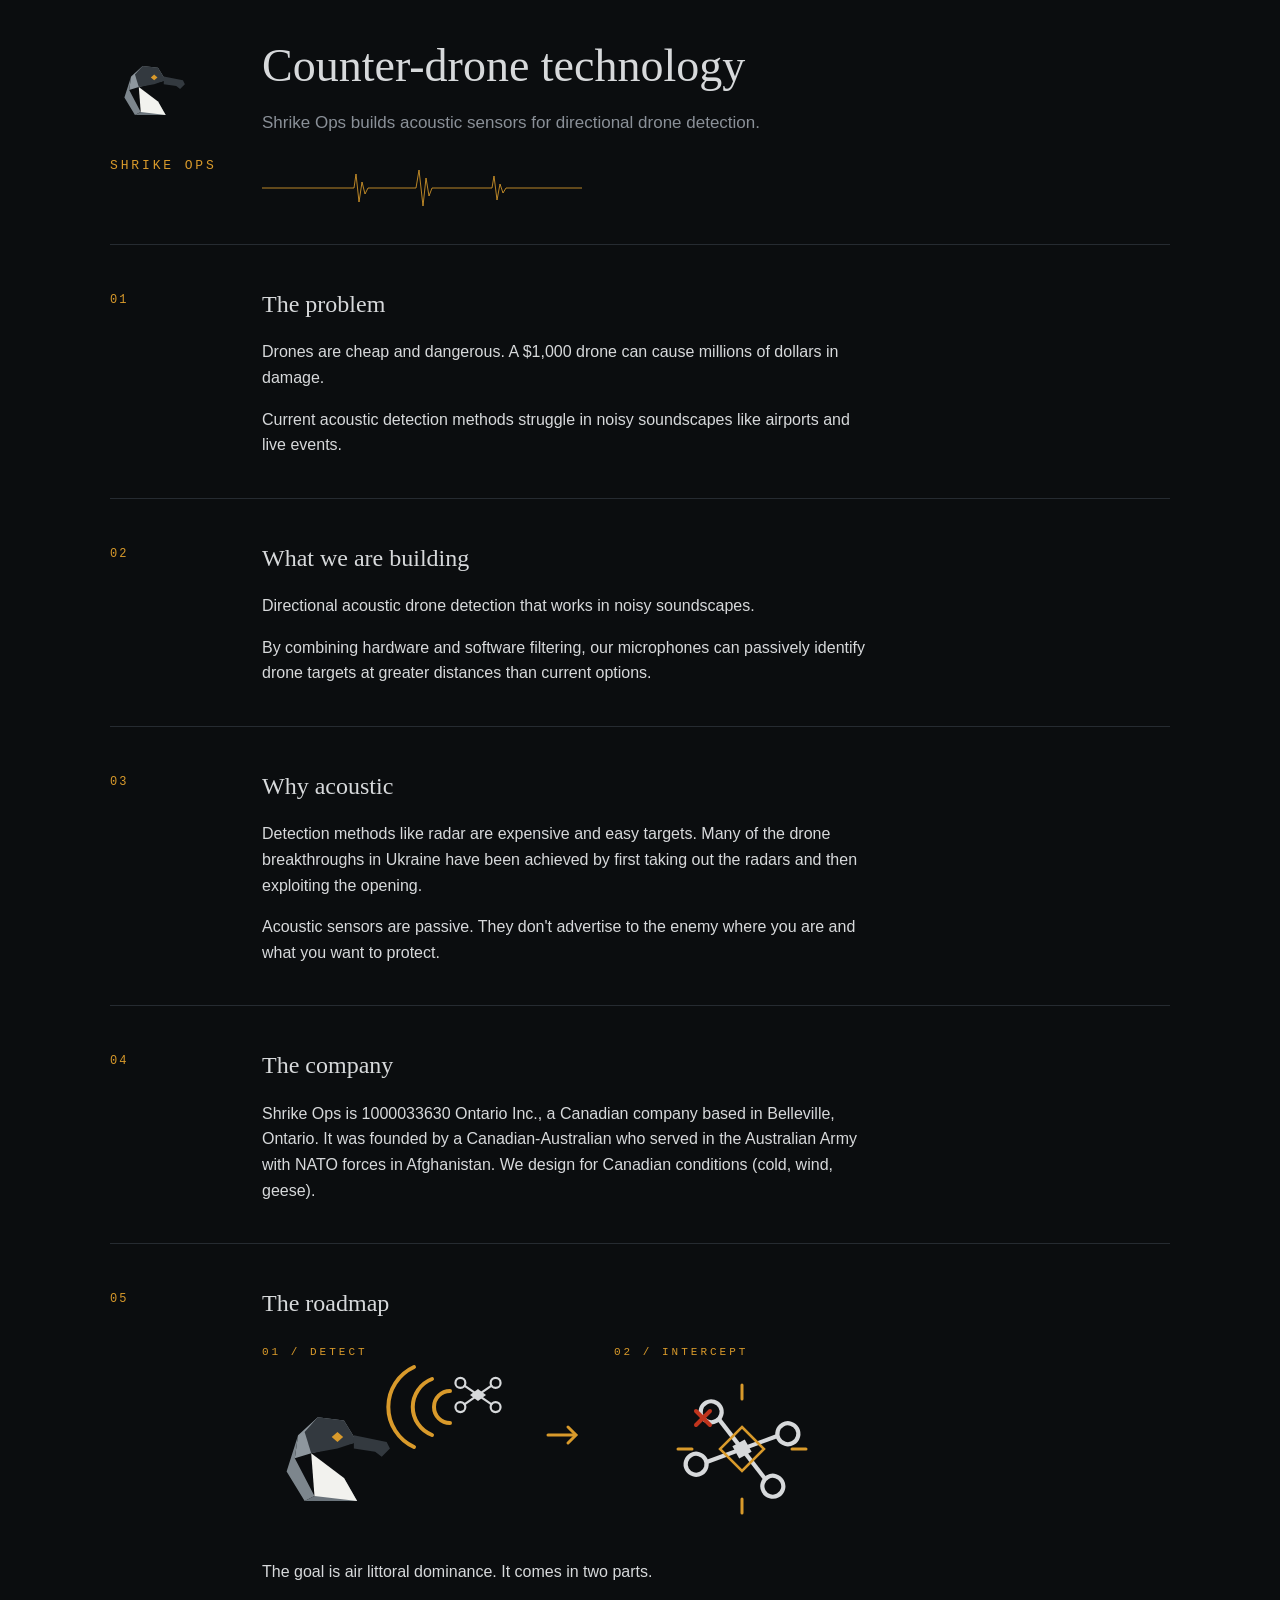
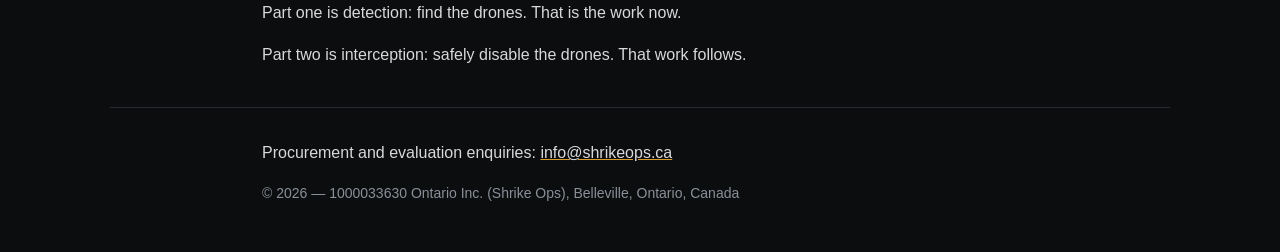
==== index.html @ 7b219735 "first website" ====
<!doctype html>
<html lang="en-CA">
  <head>
    <meta charset="utf-8" />
    <meta name="viewport" content="width=device-width, initial-scale=1" />
    <title>Shrike Ops - Counter-Drone Technology</title>
    <link rel="icon" href="data:image/svg+xml,%3Csvg%20xmlns%3D%27http%3A//www.w3.org/2000/svg%27%20viewBox%3D%270%200%20200%20200%27%3E%3Cpolygon%20fill%3D%27%238e979e%27%20points%3D%27116%2C84%20100%2C58%2068%2C54%2044%2C76%2040%2C104%2060%2C98%27/%3E%3Cpolygon%20fill%3D%27%237d868d%27%20points%3D%2740%2C104%2044%2C76%2030%2C120%2052%2C156%2064%2C150%27/%3E%3Cpolygon%20fill%3D%27%236b747b%27%20points%3D%2764%2C150%2052%2C156%20116%2C156%20100%2C128%27/%3E%3Cpolygon%20fill%3D%27%23f2f2ee%27%20points%3D%2760%2C98%20100%2C128%20116%2C156%2064%2C150%27/%3E%3Cpolygon%20fill%3D%27%2333393f%27%20points%3D%27116%2C84%20100%2C58%2068%2C54%2052%2C72%2060%2C98%2092%2C92%27/%3E%3Cpolygon%20fill%3D%27%2333393f%27%20points%3D%27112%2C76%20152%2C84%20156%2C92%20146%2C102%20138%2C96%20112%2C92%27/%3E%3Cpolygon%20fill%3D%27%23d99a2b%27%20points%3D%2792%2C72%2099%2C78%2092%2C84%2085%2C78%27/%3E%3C/svg%3E" />
    <meta
      name="description"
      content="Shrike Ops is a Canadian company building passive acoustic detection for counter-drone defence. Belleville, Ontario."
    />
    <style>
      :root {
        --bg: #0b0d0f;
        --ink: #d7d9db;
        --dim: #8a9098;
        --rule: #262b31;
        --accent: #d99a2b;
      }
      * {
        margin: 0;
        padding: 0;
        box-sizing: border-box;
      }
      html {
        font-size: 16px;
      }
      body {
        background: var(--bg);
        color: var(--ink);
        font-family: "Helvetica Neue", Arial, sans-serif;
        line-height: 1.6;
        padding: 0 24px;
      }
      .page {
        max-width: 1060px;
        margin: 0 auto;
      }

      header {
        display: grid;
        grid-template-columns: 120px 1fr;
        gap: 32px;
        padding: 40px 0 32px;
        border-bottom: 1px solid var(--rule);
        align-items: start;
      }
      .logo {
        display: block;
        width: 96px;
        height: 96px;
        margin-bottom: 20px;
      }
      .wordmark {
        font-family: ui-monospace, "SF Mono", Menlo, monospace;
        font-size: 13px;
        letter-spacing: 0.22em;
        text-transform: uppercase;
        color: var(--accent);
      }
      h1 {
        font-family: Georgia, "Times New Roman", serif;
        font-weight: normal;
        font-size: clamp(30px, 4.5vw, 46px);
        line-height: 1.15;
        max-width: 16em;
      }
      .lede {
        margin-top: 16px;
        color: var(--dim);
        font-size: 17px;
        max-width: 34em;
      }
      .wave {
        margin-top: 28px;
        display: block;
      }

      section {
        display: grid;
        grid-template-columns: 120px 1fr;
        gap: 32px;
        padding: 40px 0;
        border-bottom: 1px solid var(--rule);
      }
      .num {
        font-family: ui-monospace, "SF Mono", Menlo, monospace;
        font-size: 12px;
        letter-spacing: 0.18em;
        color: var(--accent);
        padding-top: 6px;
      }
      h2 {
        font-family: Georgia, "Times New Roman", serif;
        font-weight: normal;
        font-size: 24px;
        margin-bottom: 16px;
      }
      section p {
        max-width: 38em;
        margin-bottom: 16px;
      }
      section p:last-child {
        margin-bottom: 0;
      }
      .body-col {
        max-width: 640px;
      }
      .roadmap {
        display: block;
        width: 100%;
        height: auto;
        margin: 8px 0 20px;
      }

      footer {
        padding: 32px 0 48px;
        display: grid;
        grid-template-columns: 120px 1fr;
        gap: 32px;
        color: var(--dim);
        font-size: 14px;
      }
      a {
        color: var(--ink);
        text-decoration-color: var(--accent);
      }
      .contact-line {
        font-size: 16px;
        color: var(--ink);
      }

      @media (max-width: 720px) {
        header,
        section,
        footer {
          grid-template-columns: 1fr;
          gap: 8px;
        }
        .num {
          padding-top: 0;
        }
      }
    </style>
  </head>
  <body>
    <div class="page">
      <header>
        <div>
          <svg
            class="logo"
            viewBox="0 0 200 200"
            role="img"
            aria-label="Shrike Ops logo"
          >
            <polygon
              fill="#8e979e"
              points="116,84 100,58 68,54 44,76 40,104 60,98"
            />
            <polygon
              fill="#7d868d"
              points="40,104 44,76 30,120 52,156 64,150"
            />
            <polygon fill="#6b747b" points="64,150 52,156 116,156 100,128" />
            <polygon fill="#f2f2ee" points="60,98 100,128 116,156 64,150" />
            <polygon
              fill="#33393f"
              points="116,84 100,58 68,54 52,72 60,98 92,92"
            />
            <polygon
              fill="#33393f"
              points="112,76 152,84 156,92 146,102 138,96 112,92"
            />
            <polygon fill="#d99a2b" points="92,72 99,78 92,84 85,78" />
          </svg>
          <div class="wordmark">Shrike&nbsp;Ops</div>
        </div>
        <div>
          <h1>Counter-drone technology</h1>
          <p class="lede">
            Shrike Ops builds acoustic sensors for directional drone detection.
          </p>
          <svg
            class="wave"
            width="320"
            height="48"
            viewBox="0 0 320 48"
            fill="none"
            aria-hidden="true"
          >
            <path
              d="M0 24 H88 L92 24 94 10 97 38 100 18 103 30 106 24 H150 L154 24 157 6 161 42 164 14 167 32 170 24 H226 L230 24 232 12 235 36 238 20 241 29 244 24 H320"
              stroke="#d99a2b"
              stroke-width="1"
              opacity="0.85"
            />
          </svg>
        </div>
      </header>

      <section>
        <div class="num">01</div>
        <div class="body-col">
          <h2>The problem</h2>
          <p>
            Drones are cheap and dangerous. A $1,000 drone can cause millions of
            dollars in damage.
          </p>
          <p>
            Current acoustic detection methods struggle in noisy soundscapes
            like airports and live events.
          </p>
        </div>
      </section>

      <section>
        <div class="num">02</div>
        <div class="body-col">
          <h2>What we are building</h2>
          <p>
            Directional acoustic drone detection that works in noisy
            soundscapes.
          </p>
          <p>
            By combining hardware and software filtering, our microphones can
            passively identify drone targets at greater distances than current
            options.
          </p>
        </div>
      </section>

      <section>
        <div class="num">03</div>
        <div class="body-col">
          <h2>Why acoustic</h2>
          <p>
            Detection methods like radar are expensive and easy targets. Many of
            the drone breakthroughs in Ukraine have been achieved by first
            taking out the radars and then exploiting the opening.
          </p>
          <p>
            Acoustic sensors are passive. They don't advertise to the enemy
            where you are and what you want to protect.
          </p>
        </div>
      </section>

      <section>
        <div class="num">04</div>
        <div class="body-col">
          <h2>The company</h2>
          <p>
            Shrike Ops is 1000033630 Ontario Inc., a Canadian company based in
            Belleville, Ontario. It was founded by a Canadian-Australian who
            served in the Australian Army with NATO forces in Afghanistan. We
            design for Canadian conditions (cold, wind, geese).
          </p>
        </div>
      </section>

      <section>
        <div class="num">05</div>
        <div class="body-col">
          <h2>The roadmap</h2>
          <svg
            class="roadmap"
            viewBox="0 0 640 200"
            role="img"
            aria-label="Roadmap: part one, detect — a shrike head hears a drone. Part two, intercept — the drone is targeted."
          >
            <!-- PART 1: DETECT — shrike head hears the drone -->
            <text
              x="0"
              y="16"
              font-family="ui-monospace, Menlo, monospace"
              font-size="11"
              letter-spacing="3"
              fill="#d99a2b"
            >
              01 / DETECT
            </text>
            <g transform="translate(0 34) scale(0.82)">
              <polygon
                fill="#8e979e"
                points="116,84 100,58 68,54 44,76 40,104 60,98"
              />
              <polygon
                fill="#7d868d"
                points="40,104 44,76 30,120 52,156 64,150"
              />
              <polygon fill="#6b747b" points="64,150 52,156 116,156 100,128" />
              <polygon fill="#f2f2ee" points="60,98 100,128 116,156 64,150" />
              <polygon
                fill="#33393f"
                points="116,84 100,58 68,54 52,72 60,98 92,92"
              />
              <polygon
                fill="#33393f"
                points="112,76 152,84 156,92 146,102 138,96 112,92"
              />
              <polygon fill="#d99a2b" points="92,72 99,78 92,84 85,78" />
            </g>
            <!-- small drone, top right of scene 1 -->
            <g
              transform="translate(216 56) scale(0.55)"
              stroke="#d7d9db"
              fill="none"
              stroke-width="4"
            >
              <line x1="-26" y1="-18" x2="26" y2="18" />
              <line x1="26" y1="-18" x2="-26" y2="18" />
              <circle cx="-32" cy="-22" r="9" />
              <circle cx="32" cy="-22" r="9" />
              <circle cx="-32" cy="22" r="9" />
              <circle cx="32" cy="22" r="9" />
            </g>
            <polygon fill="#d7d9db" points="216,50 224,56 216,62 208,56" />
            <!-- sound arcs travelling from drone to shrike -->
            <g
              fill="none"
              stroke="#d99a2b"
              stroke-width="4"
              stroke-linecap="round"
            >
              <path d="M188 52 A16 16 0 0 0 188 84" />
              <path d="M170 40 A30 30 0 0 0 170 96" />
              <path d="M152 28 A44 44 0 0 0 152 108" />
            </g>

            <!-- divider arrow -->
            <line
              x1="286"
              y1="96"
              x2="312"
              y2="96"
              stroke="#d99a2b"
              stroke-width="3"
              stroke-linecap="round"
            />
            <polyline
              points="306,88 314,96 306,104"
              fill="none"
              stroke="#d99a2b"
              stroke-width="3"
              stroke-linecap="round"
            />

            <!-- PART 2: INTERCEPT — the drone, targeted -->
            <text
              x="352"
              y="16"
              font-family="ui-monospace, Menlo, monospace"
              font-size="11"
              letter-spacing="3"
              fill="#d99a2b"
            >
              02 / INTERCEPT
            </text>
            <g transform="rotate(16 480 110)">
              <g
                transform="translate(480 110) scale(1.05)"
                stroke="#d7d9db"
                fill="none"
                stroke-width="4"
              >
                <line x1="-30" y1="-22" x2="30" y2="22" />
                <line x1="30" y1="-22" x2="-30" y2="22" />
                <circle cx="-38" cy="-26" r="10" />
                <circle cx="38" cy="-26" r="10" />
                <circle cx="-38" cy="26" r="10" />
                <circle cx="38" cy="26" r="10" />
              </g>
              <polygon
                fill="#d7d9db"
                points="480,100 490,110 480,120 470,110"
              />
            </g>
            <!-- dead rotor -->
            <g stroke="#c0341d" stroke-width="4" stroke-linecap="round">
              <line x1="434" y1="72" x2="448" y2="86" />
              <line x1="448" y1="72" x2="434" y2="86" />
            </g>
            <!-- target marks -->
            <g
              stroke="#d99a2b"
              stroke-width="3"
              fill="none"
              stroke-linecap="round"
            >
              <line x1="480" y1="46" x2="480" y2="60" />
              <line x1="480" y1="160" x2="480" y2="174" />
              <line x1="416" y1="110" x2="430" y2="110" />
              <line x1="530" y1="110" x2="544" y2="110" />
            </g>
            <polygon
              fill="none"
              stroke="#d99a2b"
              stroke-width="2.5"
              points="480,88 502,110 480,132 458,110"
            />
          </svg>
          <p>The goal is air littoral dominance. It comes in two parts.</p>
          <p>Part one is detection: find the drones. That is the work now.</p>
          <p>Part two is interception: safely disable the drones. That work follows.</p>
        </div>
      </section>

      <footer>
        <div></div>
        <div>
          <p class="contact-line">
            Procurement and evaluation enquiries:
            <a href="mailto:info@shrikeops.ca">info@shrikeops.ca</a>
          </p>
          <p style="margin-top: 16px">
            &copy; 2026 &mdash; 1000033630 Ontario Inc. (Shrike Ops),
            Belleville, Ontario, Canada
          </p>
        </div>
      </footer>
    </div>
  </body>
</html>
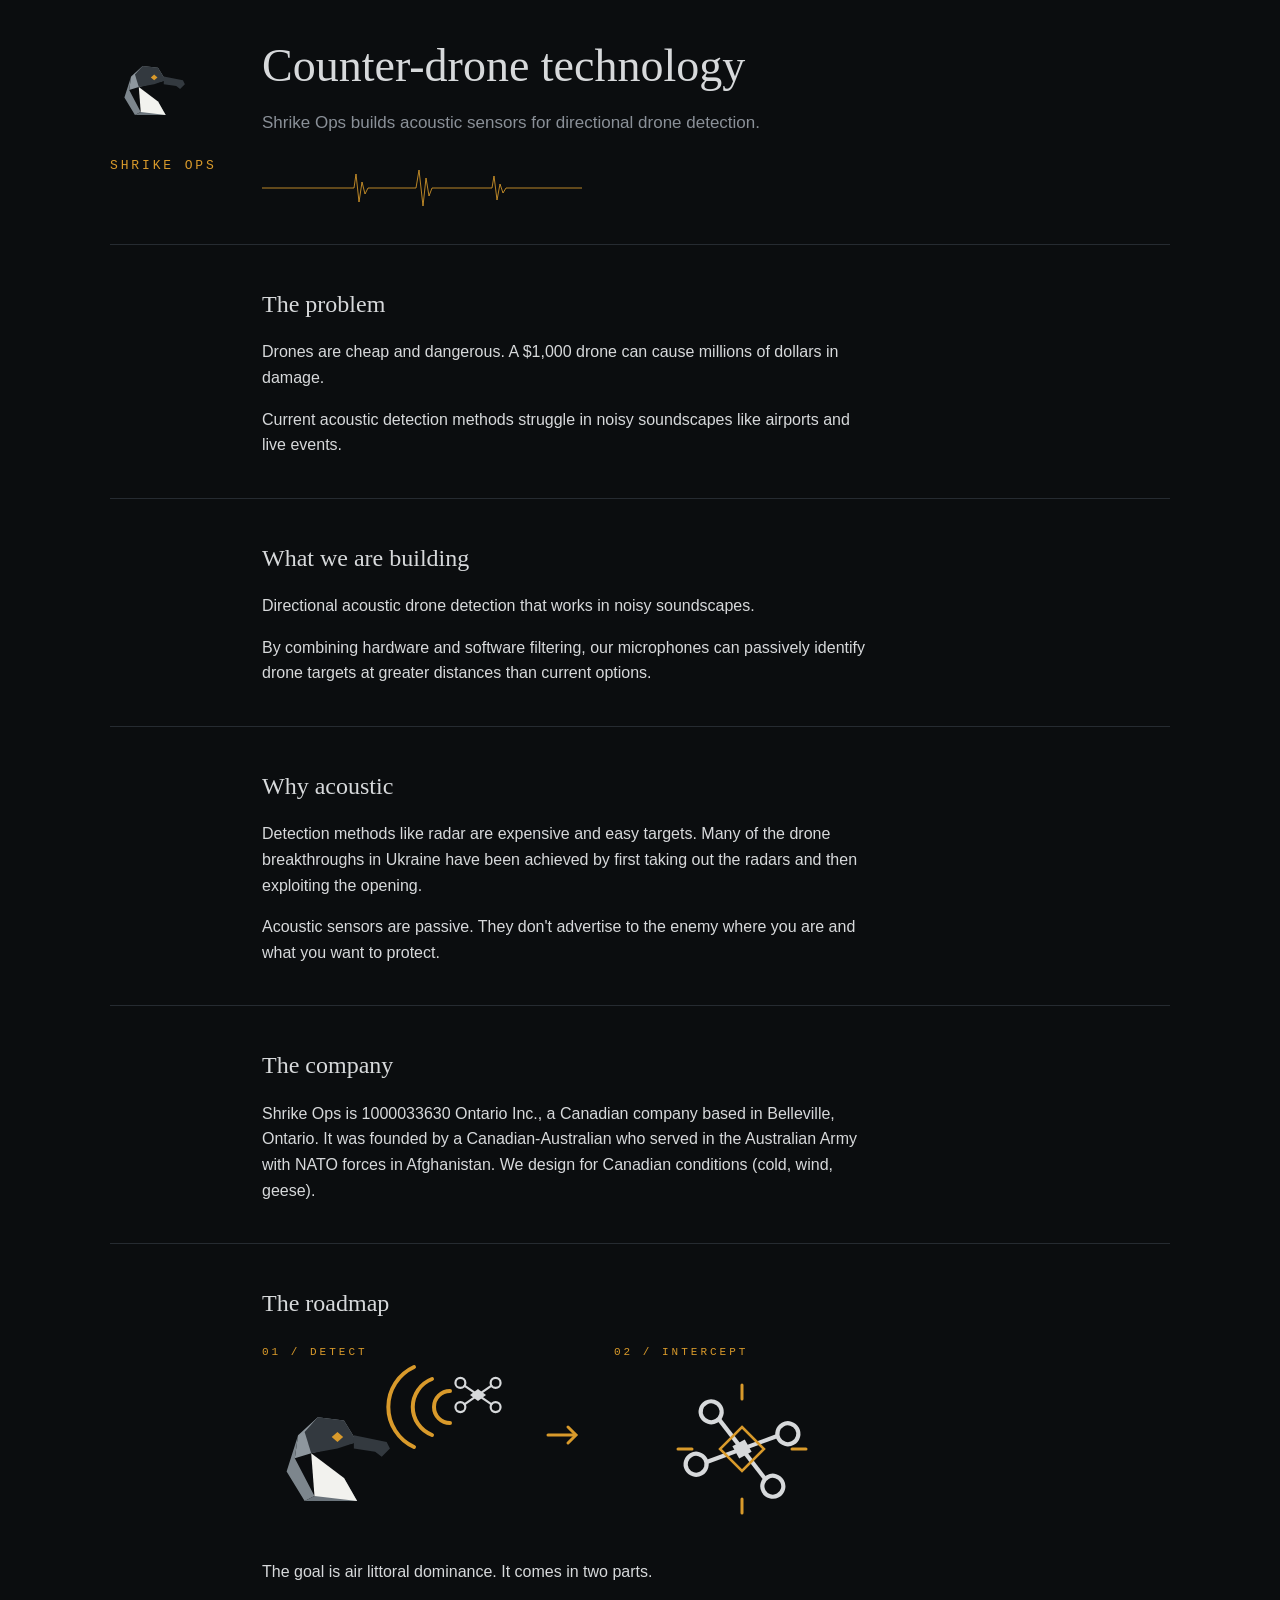
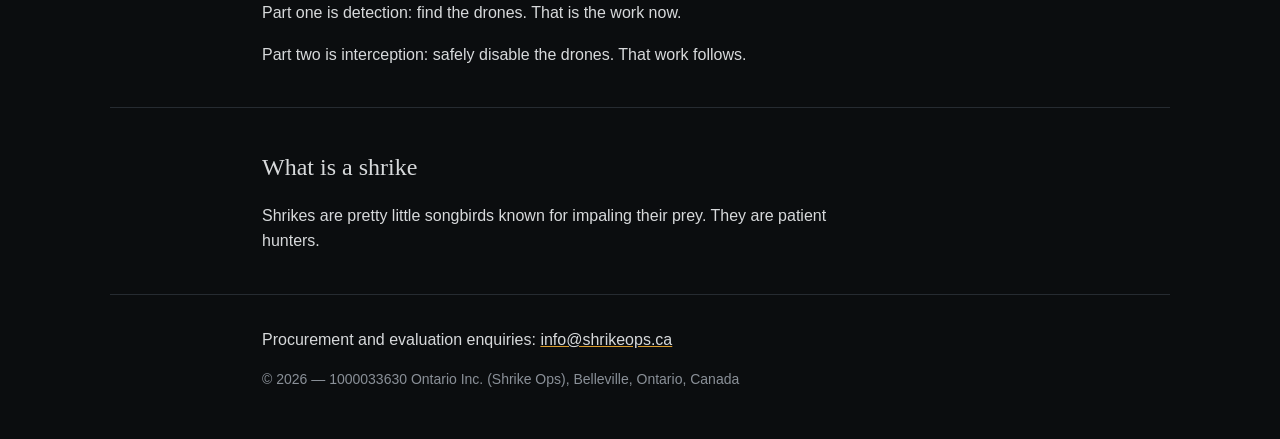
==== commit 1affbc56: "updating some copy, remove numbers, remove x" ====
--- a/index.html
+++ b/index.html
@@ -4,7 +4,10 @@
     <meta charset="utf-8" />
     <meta name="viewport" content="width=device-width, initial-scale=1" />
     <title>Shrike Ops - Counter-Drone Technology</title>
-    <link rel="icon" href="data:image/svg+xml,%3Csvg%20xmlns%3D%27http%3A//www.w3.org/2000/svg%27%20viewBox%3D%270%200%20200%20200%27%3E%3Cpolygon%20fill%3D%27%238e979e%27%20points%3D%27116%2C84%20100%2C58%2068%2C54%2044%2C76%2040%2C104%2060%2C98%27/%3E%3Cpolygon%20fill%3D%27%237d868d%27%20points%3D%2740%2C104%2044%2C76%2030%2C120%2052%2C156%2064%2C150%27/%3E%3Cpolygon%20fill%3D%27%236b747b%27%20points%3D%2764%2C150%2052%2C156%20116%2C156%20100%2C128%27/%3E%3Cpolygon%20fill%3D%27%23f2f2ee%27%20points%3D%2760%2C98%20100%2C128%20116%2C156%2064%2C150%27/%3E%3Cpolygon%20fill%3D%27%2333393f%27%20points%3D%27116%2C84%20100%2C58%2068%2C54%2052%2C72%2060%2C98%2092%2C92%27/%3E%3Cpolygon%20fill%3D%27%2333393f%27%20points%3D%27112%2C76%20152%2C84%20156%2C92%20146%2C102%20138%2C96%20112%2C92%27/%3E%3Cpolygon%20fill%3D%27%23d99a2b%27%20points%3D%2792%2C72%2099%2C78%2092%2C84%2085%2C78%27/%3E%3C/svg%3E" />
+    <link
+      rel="icon"
+      href="data:image/svg+xml,%3Csvg%20xmlns%3D%27http%3A//www.w3.org/2000/svg%27%20viewBox%3D%270%200%20200%20200%27%3E%3Cpolygon%20fill%3D%27%238e979e%27%20points%3D%27116%2C84%20100%2C58%2068%2C54%2044%2C76%2040%2C104%2060%2C98%27/%3E%3Cpolygon%20fill%3D%27%237d868d%27%20points%3D%2740%2C104%2044%2C76%2030%2C120%2052%2C156%2064%2C150%27/%3E%3Cpolygon%20fill%3D%27%236b747b%27%20points%3D%2764%2C150%2052%2C156%20116%2C156%20100%2C128%27/%3E%3Cpolygon%20fill%3D%27%23f2f2ee%27%20points%3D%2760%2C98%20100%2C128%20116%2C156%2064%2C150%27/%3E%3Cpolygon%20fill%3D%27%2333393f%27%20points%3D%27116%2C84%20100%2C58%2068%2C54%2052%2C72%2060%2C98%2092%2C92%27/%3E%3Cpolygon%20fill%3D%27%2333393f%27%20points%3D%27112%2C76%20152%2C84%20156%2C92%20146%2C102%20138%2C96%20112%2C92%27/%3E%3Cpolygon%20fill%3D%27%23d99a2b%27%20points%3D%2792%2C72%2099%2C78%2092%2C84%2085%2C78%27/%3E%3C/svg%3E"
+    />
     <meta
       name="description"
       content="Shrike Ops is a Canadian company building passive acoustic detection for counter-drone defence. Belleville, Ontario."
@@ -83,12 +86,9 @@
         padding: 40px 0;
         border-bottom: 1px solid var(--rule);
       }
-      .num {
-        font-family: ui-monospace, "SF Mono", Menlo, monospace;
-        font-size: 12px;
-        letter-spacing: 0.18em;
-        color: var(--accent);
-        padding-top: 6px;
+      .body-col {
+        grid-column: 2;
+        max-width: 640px;
       }
       h2 {
         font-family: Georgia, "Times New Roman", serif;
@@ -102,9 +102,6 @@
       }
       section p:last-child {
         margin-bottom: 0;
-      }
-      .body-col {
-        max-width: 640px;
       }
       .roadmap {
         display: block;
@@ -137,8 +134,8 @@
           grid-template-columns: 1fr;
           gap: 8px;
         }
-        .num {
-          padding-top: 0;
+        .body-col {
+          grid-column: 1;
         }
       }
     </style>
@@ -199,7 +196,6 @@
       </header>
 
       <section>
-        <div class="num">01</div>
         <div class="body-col">
           <h2>The problem</h2>
           <p>
@@ -214,7 +210,6 @@
       </section>
 
       <section>
-        <div class="num">02</div>
         <div class="body-col">
           <h2>What we are building</h2>
           <p>
@@ -230,7 +225,6 @@
       </section>
 
       <section>
-        <div class="num">03</div>
         <div class="body-col">
           <h2>Why acoustic</h2>
           <p>
@@ -246,7 +240,6 @@
       </section>
 
       <section>
-        <div class="num">04</div>
         <div class="body-col">
           <h2>The company</h2>
           <p>
@@ -259,7 +252,6 @@
       </section>
 
       <section>
-        <div class="num">05</div>
         <div class="body-col">
           <h2>The roadmap</h2>
           <svg
@@ -375,11 +367,6 @@
                 points="480,100 490,110 480,120 470,110"
               />
             </g>
-            <!-- dead rotor -->
-            <g stroke="#c0341d" stroke-width="4" stroke-linecap="round">
-              <line x1="434" y1="72" x2="448" y2="86" />
-              <line x1="448" y1="72" x2="434" y2="86" />
-            </g>
             <!-- target marks -->
             <g
               stroke="#d99a2b"
@@ -401,7 +388,20 @@
           </svg>
           <p>The goal is air littoral dominance. It comes in two parts.</p>
           <p>Part one is detection: find the drones. That is the work now.</p>
-          <p>Part two is interception: safely disable the drones. That work follows.</p>
+          <p>
+            Part two is interception: safely disable the drones. That work
+            follows.
+          </p>
+        </div>
+      </section>
+
+      <section>
+        <div class="body-col">
+          <h2>What is a shrike</h2>
+          <p>
+            Shrikes are pretty little songbirds known for impaling their prey.
+            They are patient hunters.
+          </p>
         </div>
       </section>
 
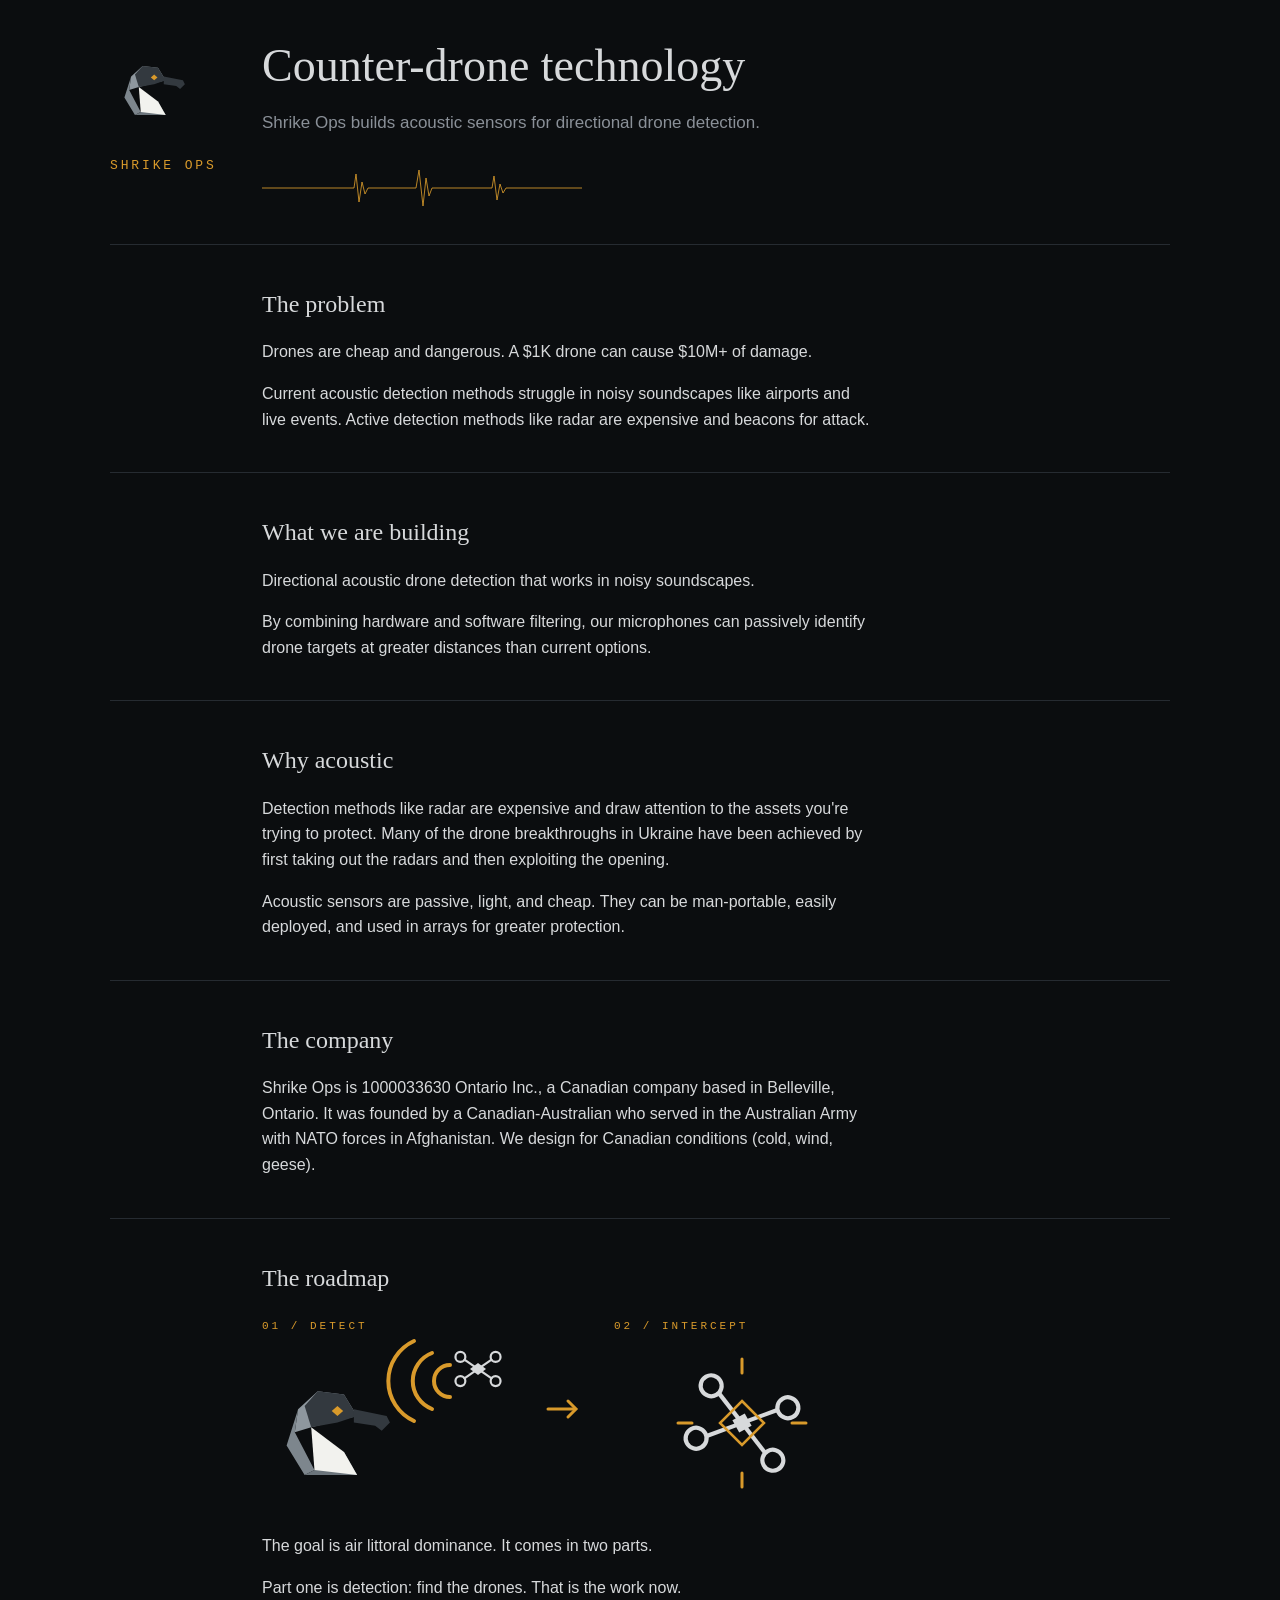
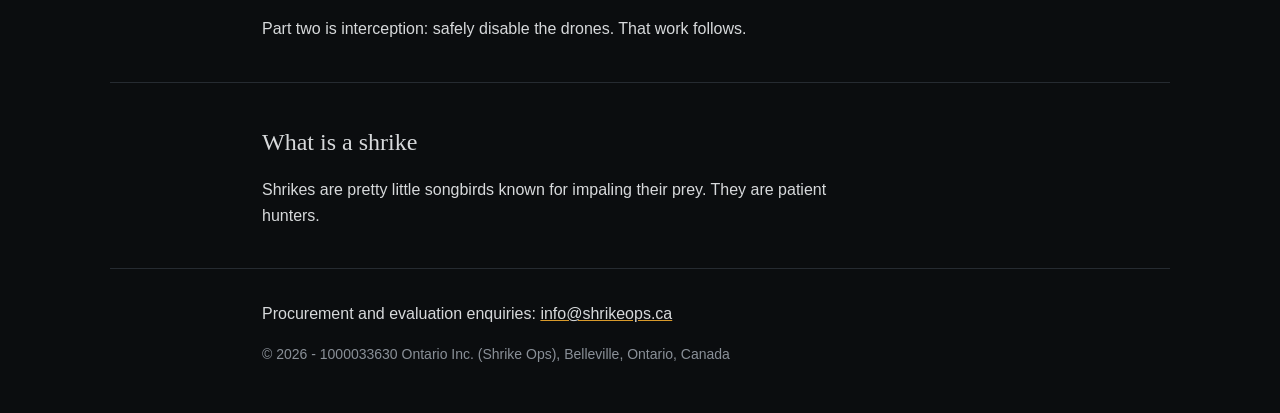
==== commit 23db2a1e: "updating copy" ====
--- a/index.html
+++ b/index.html
@@ -199,12 +199,11 @@
         <div class="body-col">
           <h2>The problem</h2>
           <p>
-            Drones are cheap and dangerous. A $1,000 drone can cause millions of
-            dollars in damage.
-          </p>
-          <p>
-            Current acoustic detection methods struggle in noisy soundscapes
-            like airports and live events.
+            Drones are cheap and dangerous. A $1K drone can cause $10M+ of damage.
+          </p>
+          <p>
+            Current acoustic detection methods struggle in noisy soundscapes like airports and live events.
+            Active detection methods like radar are expensive and beacons for attack.
           </p>
         </div>
       </section>
@@ -213,13 +212,10 @@
         <div class="body-col">
           <h2>What we are building</h2>
           <p>
-            Directional acoustic drone detection that works in noisy
-            soundscapes.
-          </p>
-          <p>
-            By combining hardware and software filtering, our microphones can
-            passively identify drone targets at greater distances than current
-            options.
+            Directional acoustic drone detection that works in noisy soundscapes.
+          </p>
+          <p>
+            By combining hardware and software filtering, our microphones can passively identify drone targets at greater distances than current options.
           </p>
         </div>
       </section>
@@ -228,13 +224,11 @@
         <div class="body-col">
           <h2>Why acoustic</h2>
           <p>
-            Detection methods like radar are expensive and easy targets. Many of
-            the drone breakthroughs in Ukraine have been achieved by first
-            taking out the radars and then exploiting the opening.
-          </p>
-          <p>
-            Acoustic sensors are passive. They don't advertise to the enemy
-            where you are and what you want to protect.
+            Detection methods like radar are expensive and draw attention to the assets you're trying to protect.
+            Many of the drone breakthroughs in Ukraine have been achieved by first taking out the radars and then exploiting the opening.
+          </p>
+          <p>
+            Acoustic sensors are passive, light, and cheap. They can be man-portable, easily deployed, and used in arrays for greater protection.
           </p>
         </div>
       </section>
@@ -243,10 +237,7 @@
         <div class="body-col">
           <h2>The company</h2>
           <p>
-            Shrike Ops is 1000033630 Ontario Inc., a Canadian company based in
-            Belleville, Ontario. It was founded by a Canadian-Australian who
-            served in the Australian Army with NATO forces in Afghanistan. We
-            design for Canadian conditions (cold, wind, geese).
+            Shrike Ops is 1000033630 Ontario Inc., a Canadian company based in Belleville, Ontario. It was founded by a Canadian-Australian who served in the Australian Army with NATO forces in Afghanistan. We design for Canadian conditions (cold, wind, geese).
           </p>
         </div>
       </section>
@@ -389,8 +380,7 @@
           <p>The goal is air littoral dominance. It comes in two parts.</p>
           <p>Part one is detection: find the drones. That is the work now.</p>
           <p>
-            Part two is interception: safely disable the drones. That work
-            follows.
+            Part two is interception: safely disable the drones. That work follows.
           </p>
         </div>
       </section>
@@ -399,8 +389,7 @@
         <div class="body-col">
           <h2>What is a shrike</h2>
           <p>
-            Shrikes are pretty little songbirds known for impaling their prey.
-            They are patient hunters.
+            Shrikes are pretty little songbirds known for impaling their prey. They are patient hunters.
           </p>
         </div>
       </section>
@@ -409,12 +398,10 @@
         <div></div>
         <div>
           <p class="contact-line">
-            Procurement and evaluation enquiries:
-            <a href="mailto:info@shrikeops.ca">info@shrikeops.ca</a>
+            Procurement and evaluation enquiries: <a href="mailto:info@shrikeops.ca">info@shrikeops.ca</a>
           </p>
           <p style="margin-top: 16px">
-            &copy; 2026 &mdash; 1000033630 Ontario Inc. (Shrike Ops),
-            Belleville, Ontario, Canada
+            &copy; 2026 - 1000033630 Ontario Inc. (Shrike Ops), Belleville, Ontario, Canada
           </p>
         </div>
       </footer>
